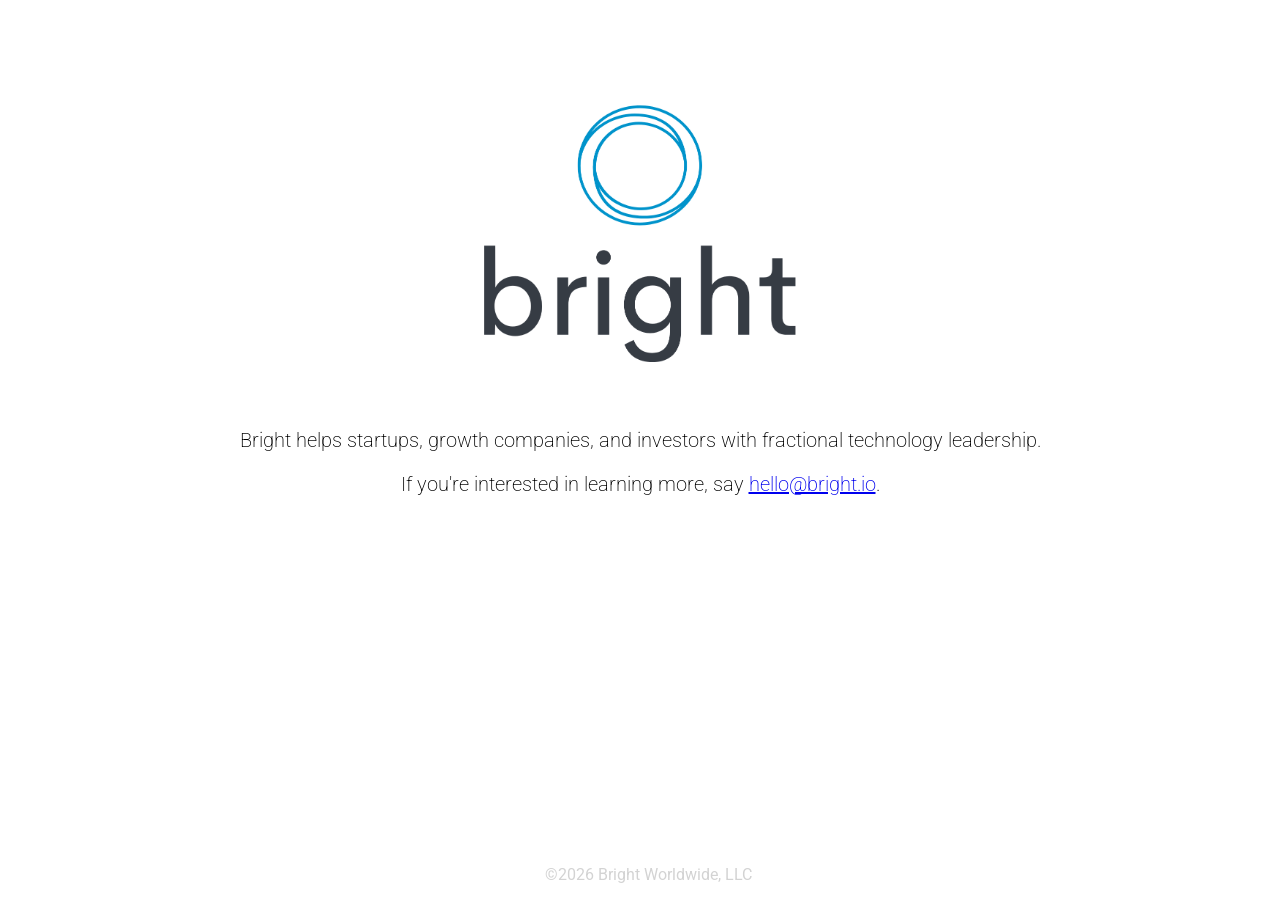
==== index.html @ 25f4f3dd "Add footer" ====
<!DOCTYPE html>
<html lang="en">
<head>
  <title>Bright</title>
  <meta charset="utf-8">
  <meta http-equiv="x-ua-compatible" content="ie=edge">
  <meta name="viewport" content="width=device-width, initial-scale=1, maximum-scale=1" />
	<link href="https://fonts.googleapis.com/css?family=Roboto" rel="stylesheet">
  <link rel="stylesheet" href="default.css">
  <script async src="https://www.googletagmanager.com/gtag/js?id=G-G04L6QQMME"></script>
  <script>
    window.dataLayer = window.dataLayer || [];
    function gtag(){dataLayer.push(arguments);}
    gtag('js', new Date());
    gtag('config', 'G-G04L6QQMME');
  </script>
</head>
<body>
  <img src="bright-logo.png" alt="Bright logo"/>
  <p class="about">Bright helps startups, growth companies, and investors with fractional technology leadership.</p>
  <p class="cta">If you're interested in learning more, say <a href="mailto:hello@bright.io">hello@bright.io</a>.</p>
  <footer>
    <p class="footer">&copy;<script>document.write(new Date().getFullYear());</script> Bright Worldwide, LLC</p>
  </footer
</body>
</html>
---- default.css ----
img {
  display: block;
  margin-left: auto;
  margin-right: auto;
  width: 25%;
  min-width: 250px;
  margin-top: 8%;
}
@media only screen and (max-width: 767px) {
  img {
      margin-top: 20%;
      margin-bottom: 10%;
  }
}
.about, .cta {
  font-family: 'Roboto', sans-serif;
  font-size: 20px;
  font-weight: 200;
  text-align: center;
  margin-left: 8%;
  margin-right: 8%;
}
.about {
  margin-top: 5%;
}
.footer {
  font-family: 'Roboto', sans-serif;
  position: absolute;
  bottom: 0;
  text-align: center;
  color: #D3D3D3;
  width: 100%;
}
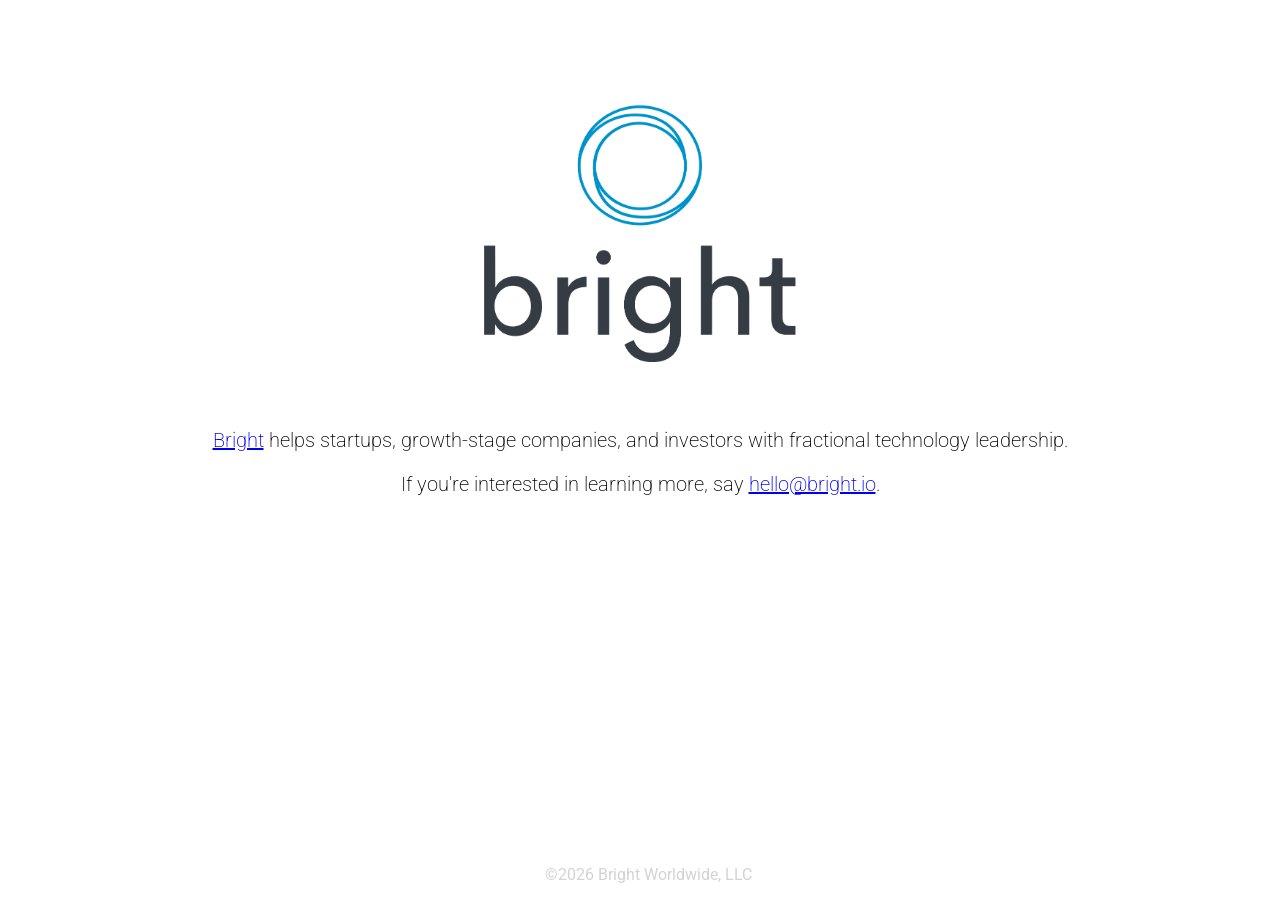
==== commit 7bddd210: "Slight messaging tweaks" ====
--- a/index.html
+++ b/index.html
@@ -17,7 +17,7 @@
 </head>
 <body>
   <img src="bright-logo.png" alt="Bright logo"/>
-  <p class="about">Bright helps startups, growth companies, and investors with fractional technology leadership.</p>
+  <p class="about"><a href="https://www.bright.io">Bright</a> helps startups, growth-stage companies, and investors with fractional technology leadership.</p>
   <p class="cta">If you're interested in learning more, say <a href="mailto:hello@bright.io">hello@bright.io</a>.</p>
   <footer>
     <p class="footer">&copy;<script>document.write(new Date().getFullYear());</script> Bright Worldwide, LLC</p>
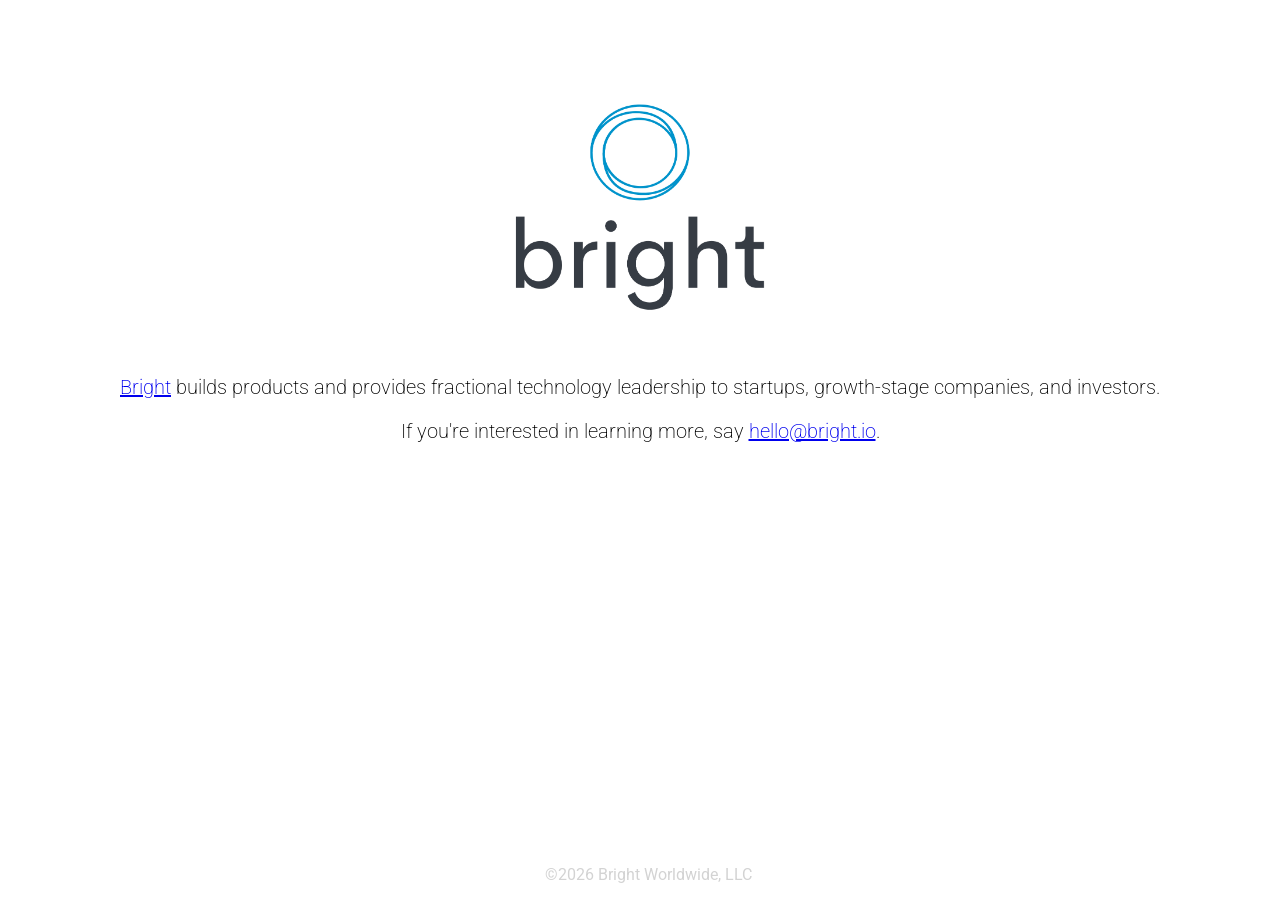
==== commit 77cdecfc: "Added "builds products"" ====
--- a/index.html
+++ b/index.html
@@ -17,7 +17,7 @@
 </head>
 <body>
   <img src="bright-logo.png" alt="Bright logo"/>
-  <p class="about"><a href="https://www.bright.io">Bright</a> helps startups, growth-stage companies, and investors with fractional technology leadership.</p>
+  <p class="about"><a href="https://www.bright.io">Bright</a> builds products and provides fractional technology leadership to startups, growth-stage companies, and investors.</p>
   <p class="cta">If you're interested in learning more, say <a href="mailto:hello@bright.io">hello@bright.io</a>.</p>
   <footer>
     <p class="footer">&copy;<script>document.write(new Date().getFullYear());</script> Bright Worldwide, LLC</p>
--- a/default.css
+++ b/default.css
@@ -2,8 +2,8 @@
   display: block;
   margin-left: auto;
   margin-right: auto;
-  width: 25%;
-  min-width: 250px;
+  width: 20%;
+  min-width: 175px;
   margin-top: 8%;
 }
 @media only screen and (max-width: 767px) {
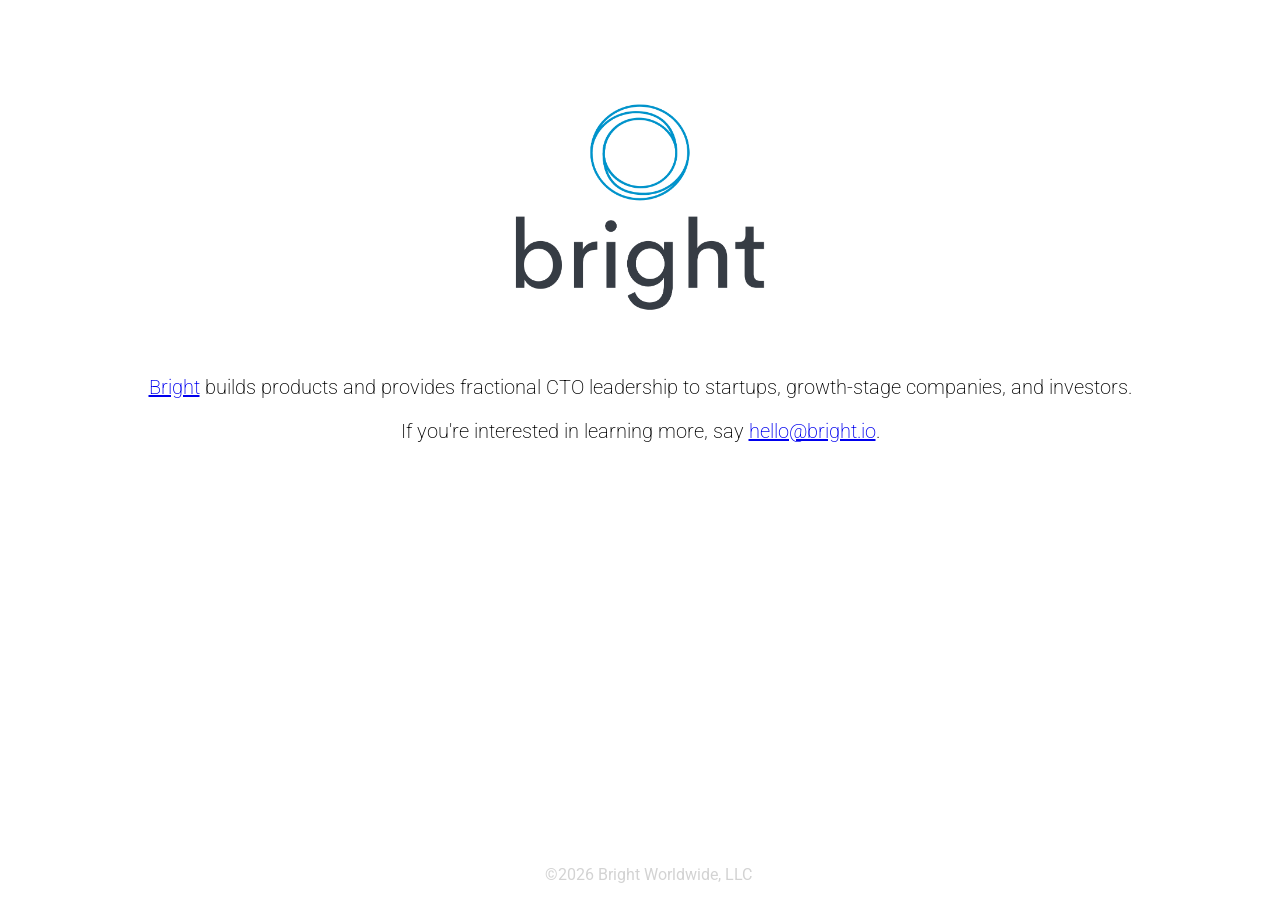
==== commit 51dea193: "Slight messaging tweak" ====
--- a/index.html
+++ b/index.html
@@ -17,7 +17,7 @@
 </head>
 <body>
   <img src="bright-logo.png" alt="Bright logo"/>
-  <p class="about"><a href="https://www.bright.io">Bright</a> builds products and provides fractional technology leadership to startups, growth-stage companies, and investors.</p>
+  <p class="about"><a href="https://www.bright.io">Bright</a> builds products and provides fractional CTO leadership to startups, growth-stage companies, and investors.</p>
   <p class="cta">If you're interested in learning more, say <a href="mailto:hello@bright.io">hello@bright.io</a>.</p>
   <footer>
     <p class="footer">&copy;<script>document.write(new Date().getFullYear());</script> Bright Worldwide, LLC</p>
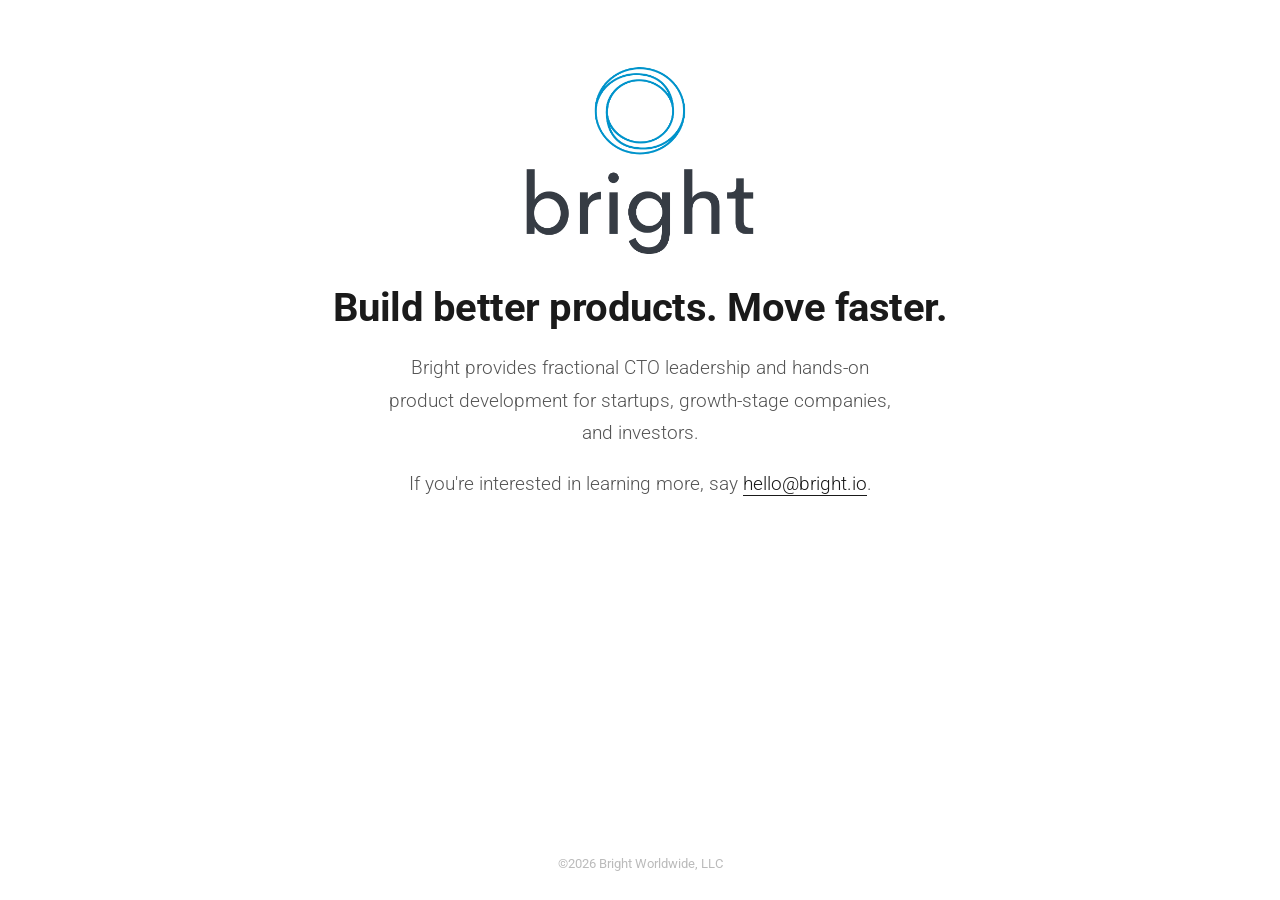
==== commit 216754ab: "Optimize page" ====
--- a/index.html
+++ b/index.html
@@ -5,7 +5,7 @@
   <meta charset="utf-8">
   <meta http-equiv="x-ua-compatible" content="ie=edge">
   <meta name="viewport" content="width=device-width, initial-scale=1, maximum-scale=1" />
-	<link href="https://fonts.googleapis.com/css?family=Roboto" rel="stylesheet">
+	<link href="https://fonts.googleapis.com/css2?family=Roboto:wght@300;400;700&display=swap" rel="stylesheet">
   <link rel="stylesheet" href="default.css">
   <script async src="https://www.googletagmanager.com/gtag/js?id=G-G04L6QQMME"></script>
   <script>
@@ -17,10 +17,11 @@
 </head>
 <body>
   <img src="bright-logo.png" alt="Bright logo"/>
-  <p class="about"><a href="https://www.bright.io">Bright</a> builds products and provides fractional CTO leadership to startups, growth-stage companies, and investors.</p>
+  <h1 class="headline">Build better products. Move faster.</h1>
+  <p class="about">Bright provides fractional CTO leadership and hands-on product development for startups, growth-stage companies, and investors.</p>
   <p class="cta">If you're interested in learning more, say <a href="mailto:hello@bright.io">hello@bright.io</a>.</p>
   <footer>
     <p class="footer">&copy;<script>document.write(new Date().getFullYear());</script> Bright Worldwide, LLC</p>
-  </footer
+  </footer>
 </body>
 </html>
--- a/default.css
+++ b/default.css
@@ -1,33 +1,76 @@
+*, *::before, *::after {
+  box-sizing: border-box;
+}
+
+body {
+  margin: 0;
+  padding: 0;
+  background: #fff;
+  color: #1a1a1a;
+}
+
 img {
   display: block;
   margin-left: auto;
   margin-right: auto;
-  width: 20%;
-  min-width: 175px;
-  margin-top: 8%;
+  width: 18%;
+  min-width: 140px;
+  margin-top: 64px;
 }
 @media only screen and (max-width: 767px) {
   img {
-      margin-top: 20%;
-      margin-bottom: 10%;
+      margin-top: 48px;
+      margin-bottom: 24px;
   }
+}
+.headline {
+  font-family: 'Roboto', sans-serif;
+  font-size: 40px;
+  font-weight: 700;
+  line-height: 1.2;
+  letter-spacing: -0.5px;
+  text-align: center;
+  max-width: 760px;
+  margin: 28px auto 0;
+  padding: 0 24px;
+  text-wrap: balance;
 }
 .about, .cta {
   font-family: 'Roboto', sans-serif;
-  font-size: 20px;
-  font-weight: 200;
+  font-size: 19px;
+  font-weight: 300;
+  line-height: 1.7;
   text-align: center;
-  margin-left: 8%;
-  margin-right: 8%;
+  max-width: 560px;
+  margin-left: auto;
+  margin-right: auto;
+  padding: 0 24px;
+  color: #555;
+  hyphens: none;
 }
 .about {
-  margin-top: 5%;
+  margin-top: 20px;
+}
+.cta {
+  margin-top: 10px;
+}
+.cta a {
+  color: #1a1a1a;
+  text-decoration: none;
+  border-bottom: 1px solid #1a1a1a;
+  white-space: nowrap;
+}
+.cta a:hover {
+  color: #555;
+  border-bottom-color: #555;
 }
 .footer {
   font-family: 'Roboto', sans-serif;
+  font-size: 13px;
   position: absolute;
   bottom: 0;
   text-align: center;
-  color: #D3D3D3;
+  color: #bbb;
   width: 100%;
+  padding-bottom: 16px;
 }
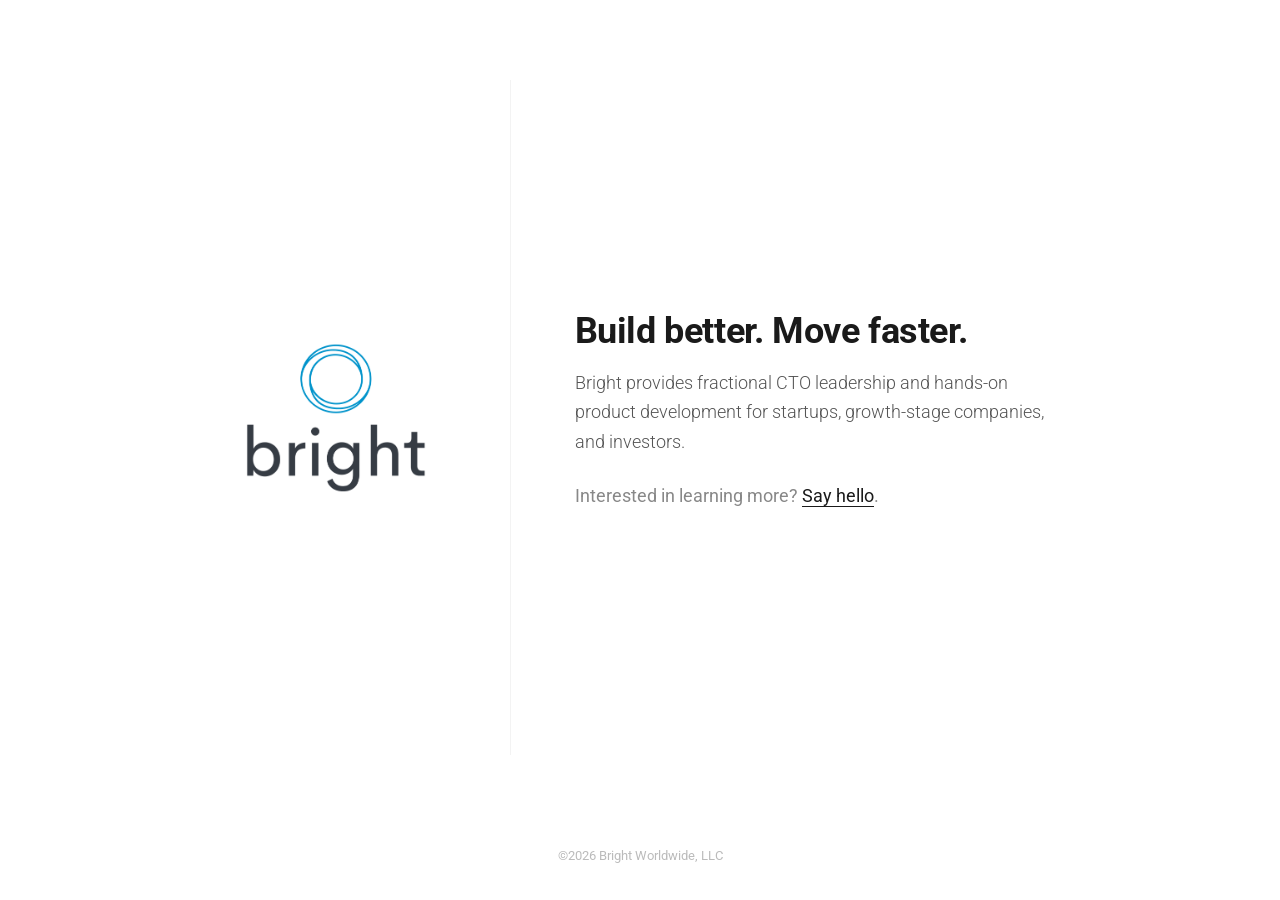
==== commit fdc8f961: "More optimization" ====
--- a/index.html
+++ b/index.html
@@ -1,25 +1,26 @@
 <!DOCTYPE html>
 <html lang="en">
 <head>
-  <title>Bright</title>
+  <title>Bright — Fractional CTO &amp; Product Development</title>
   <meta charset="utf-8">
   <meta http-equiv="x-ua-compatible" content="ie=edge">
   <meta name="viewport" content="width=device-width, initial-scale=1, maximum-scale=1" />
-	<link href="https://fonts.googleapis.com/css2?family=Roboto:wght@300;400;700&display=swap" rel="stylesheet">
+  <meta name="description" content="Bright provides fractional CTO leadership and hands-on product development for startups, growth-stage companies, and investors.">
+  <link href="https://fonts.googleapis.com/css2?family=Roboto:wght@300;400;700&display=swap" rel="stylesheet">
   <link rel="stylesheet" href="default.css">
-  <script async src="https://www.googletagmanager.com/gtag/js?id=G-G04L6QQMME"></script>
-  <script>
-    window.dataLayer = window.dataLayer || [];
-    function gtag(){dataLayer.push(arguments);}
-    gtag('js', new Date());
-    gtag('config', 'G-G04L6QQMME');
-  </script>
 </head>
 <body>
-  <img src="bright-logo.png" alt="Bright logo"/>
-  <h1 class="headline">Build better products. Move faster.</h1>
-  <p class="about">Bright provides fractional CTO leadership and hands-on product development for startups, growth-stage companies, and investors.</p>
-  <p class="cta">If you're interested in learning more, say <a href="mailto:hello@bright.io">hello@bright.io</a>.</p>
+  <main>
+    <div class="logo-col">
+      <img src="bright-logo.png" alt="Bright logo"/>
+    </div>
+    <div class="divider"></div>
+    <div class="content-col">
+      <h1>Build better. Move faster.</h1>
+      <p class="about">Bright provides fractional CTO leadership and hands-on product development for startups, growth-stage companies, and investors.</p>
+      <p class="cta">Interested in learning more? <a href="mailto:hello@bright.io">Say hello</a>.</p>
+    </div>
+  </main>
   <footer>
     <p class="footer">&copy;<script>document.write(new Date().getFullYear());</script> Bright Worldwide, LLC</p>
   </footer>
--- a/default.css
+++ b/default.css
@@ -7,70 +7,107 @@
   padding: 0;
   background: #fff;
   color: #1a1a1a;
+  min-height: 100vh;
+  display: flex;
+  flex-direction: column;
+  font-family: 'Roboto', sans-serif;
 }
 
-img {
-  display: block;
-  margin-left: auto;
-  margin-right: auto;
-  width: 18%;
-  min-width: 140px;
-  margin-top: 64px;
+main {
+  flex: 1;
+  display: flex;
+  align-items: center;
+  justify-content: center;
+  padding: 64px 48px;
+  gap: 64px;
+  max-width: 1040px;
+  width: 100%;
+  margin: 0 auto;
 }
-@media only screen and (max-width: 767px) {
-  img {
-      margin-top: 48px;
-      margin-bottom: 24px;
-  }
+
+.logo-col {
+  flex-shrink: 0;
+  display: flex;
+  align-items: center;
+  justify-content: center;
+  width: 220px;
 }
-.headline {
-  font-family: 'Roboto', sans-serif;
-  font-size: 40px;
+
+.logo-col img {
+  width: 180px;
+}
+
+.divider {
+  width: 1px;
+  align-self: stretch;
+  min-height: 120px;
+  background: #ebebeb;
+  flex-shrink: 0;
+  margin: 16px 0;
+  opacity: 0.6;
+}
+
+.content-col {
+  flex: 1;
+  max-width: 480px;
+}
+
+h1 {
+  font-size: 36px;
   font-weight: 700;
-  line-height: 1.2;
-  letter-spacing: -0.5px;
-  text-align: center;
-  max-width: 760px;
-  margin: 28px auto 0;
-  padding: 0 24px;
-  text-wrap: balance;
+  line-height: 1.12;
+  letter-spacing: -0.4px;
+  margin: 0 0 16px;
 }
-.about, .cta {
-  font-family: 'Roboto', sans-serif;
-  font-size: 19px;
+
+.about {
+  font-size: 18px;
   font-weight: 300;
-  line-height: 1.7;
-  text-align: center;
-  max-width: 560px;
-  margin-left: auto;
-  margin-right: auto;
-  padding: 0 24px;
+  line-height: 1.65;
   color: #555;
+  margin: 0 0 28px;
   hyphens: none;
 }
-.about {
-  margin-top: 20px;
+
+.cta {
+  font-size: 18px;
+  font-weight: 400;
+  color: #888;
 }
-.cta {
-  margin-top: 10px;
-}
+
 .cta a {
   color: #1a1a1a;
   text-decoration: none;
   border-bottom: 1px solid #1a1a1a;
   white-space: nowrap;
 }
+
 .cta a:hover {
   color: #555;
   border-bottom-color: #555;
 }
+
+footer {
+  padding: 0 48px 24px;
+  text-align: center;
+}
+
 .footer {
-  font-family: 'Roboto', sans-serif;
   font-size: 13px;
-  position: absolute;
-  bottom: 0;
-  text-align: center;
   color: #bbb;
-  width: 100%;
-  padding-bottom: 16px;
+  mar  mar  mar  mar  marax width: 680px) {
+  main {
+    flex-direction: column;
+    align-items: flex-start;
+    gap: 32px;
+    padding: 48px 28px;
+  }
+  .logo-col {
+    width: auto;
+    justify-content: flex-start;
+  }
+  .logo-col img { width: 88px; }
+  .divider { display: none; }
+  h1 { font-size: 32px; }
+  footer { padding: 0 28px 20px; }
 }
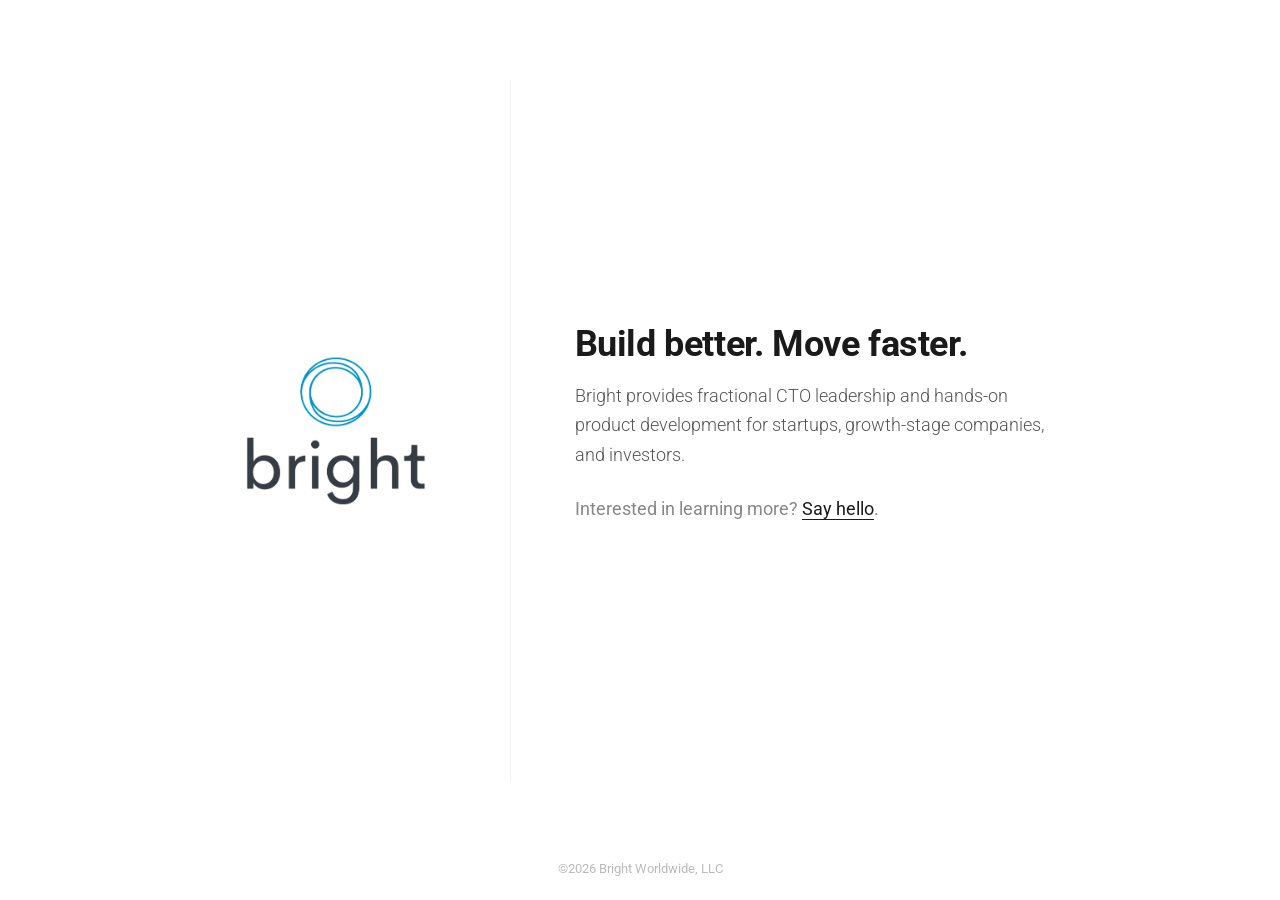
==== commit 421ea19c: "Mobile optimization" ====
--- a/index.html
+++ b/index.html
@@ -1,7 +1,7 @@
 <!DOCTYPE html>
 <html lang="en">
 <head>
-  <title>Bright — Fractional CTO &amp; Product Development</title>
+  <title>Bright</title>
   <meta charset="utf-8">
   <meta http-equiv="x-ua-compatible" content="ie=edge">
   <meta name="viewport" content="width=device-width, initial-scale=1, maximum-scale=1" />
--- a/default.css
+++ b/default.css
@@ -95,19 +95,25 @@
 .footer {
   font-size: 13px;
   color: #bbb;
-  mar  mar  mar  mar  marax width: 680px) {
+  margin: 0 auto;
+}
+
+@media (max-width: 680px) {
   main {
     flex-direction: column;
     align-items: flex-start;
-    gap: 32px;
-    padding: 48px 28px;
+    gap: 56px;
+    padding: 120px 24px 40px;
   }
   .logo-col {
-    width: auto;
-    justify-content: flex-start;
+    width: 100%;
+    justify-content: center;
   }
-  .logo-col img { width: 88px; }
+  .logo-col img { width: 140px; }
   .divider { display: none; }
-  h1 { font-size: 32px; }
-  footer { padding: 0 28px 20px; }
+  .content-col { max-width: 100%; }
+  h1 { font-size: 28px; }
+  .about { font-size: 16px; }
+  .cta { font-size: 16px; }
+  footer { padding: 0 24px 20px; }
 }
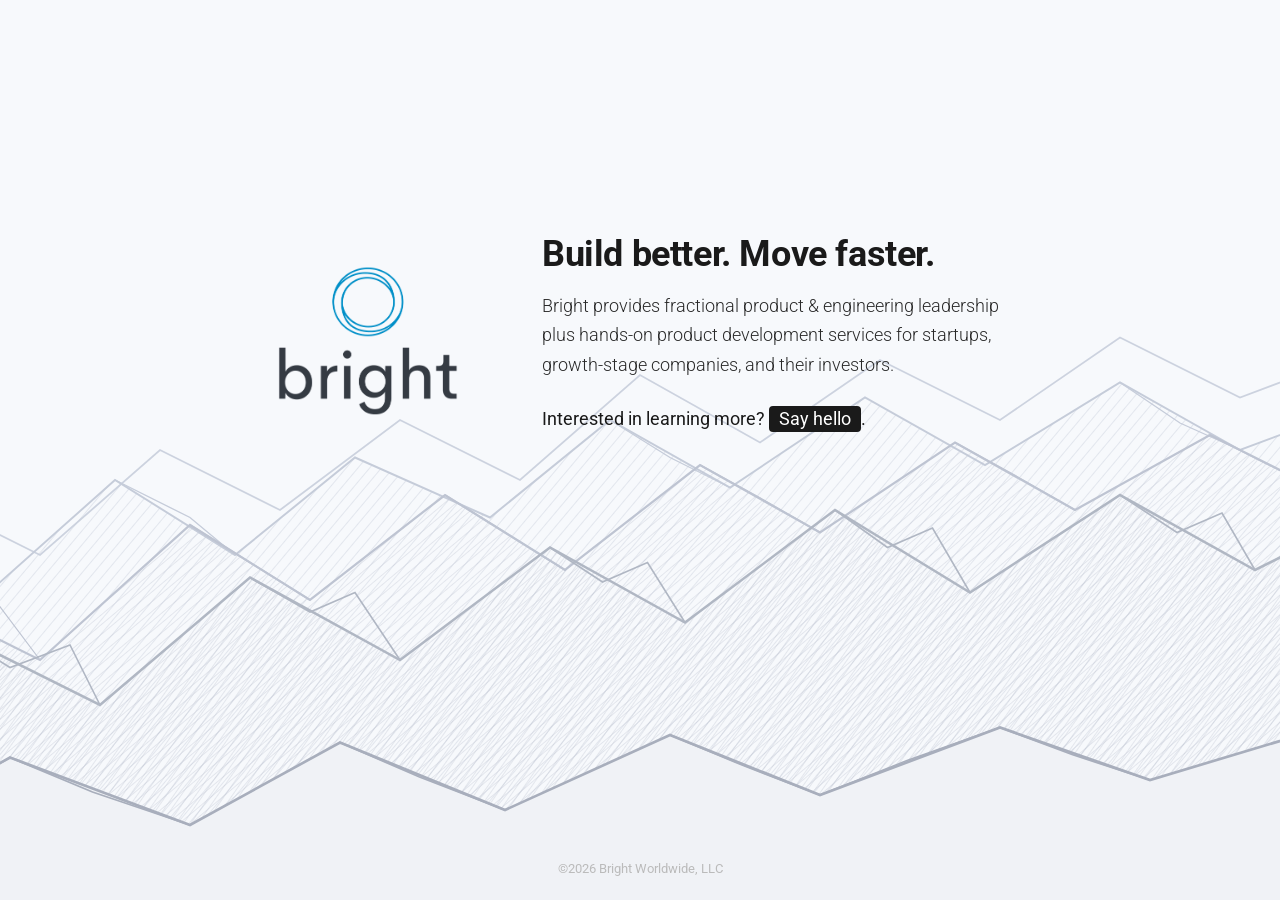
==== commit 2fabc3cb: "Update description" ====
--- a/index.html
+++ b/index.html
@@ -5,7 +5,7 @@
   <meta charset="utf-8">
   <meta http-equiv="x-ua-compatible" content="ie=edge">
   <meta name="viewport" content="width=device-width, initial-scale=1, maximum-scale=1" />
-  <meta name="description" content="Bright provides fractional CTO leadership and hands-on product development for startups, growth-stage companies, and investors.">
+  <meta name="description" content="Bright provides fractional product and engineering leadership plus hands-on product development services for startups, growth-stage companies, and their investors.">
   <link href="https://fonts.googleapis.com/css2?family=Roboto:wght@300;400;700&display=swap" rel="stylesheet">
   <link rel="stylesheet" href="default.css">
 </head>
@@ -17,7 +17,7 @@
     <div class="divider"></div>
     <div class="content-col">
       <h1>Build better. Move faster.</h1>
-      <p class="about">Bright provides fractional CTO leadership and hands-on product development for startups, growth-stage companies, and investors.</p>
+      <p class="about">Bright provides fractional product & engineering leadership plus hands-on product development services for startups, growth-stage companies, and their investors.</p>
       <p class="cta">Interested in learning more? <a href="mailto:hello@bright.io">Say hello</a>.</p>
     </div>
   </main>
--- a/default.css
+++ b/default.css
@@ -5,7 +5,8 @@
 body {
   margin: 0;
   padding: 0;
-  background: #fff;
+  background: #f7f9fc url('mountains.svg') no-repeat center calc(100% + 60px);
+  background-size: cover;
   color: #1a1a1a;
   min-height: 100vh;
   display: flex;
@@ -18,7 +19,7 @@
   display: flex;
   align-items: center;
   justify-content: center;
-  padding: 64px 48px;
+  padding: 80px 48px 260px;
   gap: 64px;
   max-width: 1040px;
   width: 100%;
@@ -35,16 +36,11 @@
 
 .logo-col img {
   width: 180px;
+  mix-blend-mode: multiply;
 }
 
 .divider {
-  width: 1px;
-  align-self: stretch;
-  min-height: 120px;
-  background: #ebebeb;
-  flex-shrink: 0;
-  margin: 16px 0;
-  opacity: 0.6;
+  display: none;
 }
 
 .content-col {
@@ -64,7 +60,7 @@
   font-size: 18px;
   font-weight: 300;
   line-height: 1.65;
-  color: #555;
+  color: #2a2a2a;
   margin: 0 0 28px;
   hyphens: none;
 }
@@ -72,19 +68,20 @@
 .cta {
   font-size: 18px;
   font-weight: 400;
-  color: #888;
+  color: #1a1a1a;
 }
 
 .cta a {
-  color: #1a1a1a;
+  color: #fff;
+  background: #1a1a1a;
   text-decoration: none;
-  border-bottom: 1px solid #1a1a1a;
+  padding: 2px 10px 3px;
+  border-radius: 4px;
   white-space: nowrap;
 }
 
 .cta a:hover {
-  color: #555;
-  border-bottom-color: #555;
+  background: #3a3a3a;
 }
 
 footer {
@@ -111,7 +108,7 @@
   }
   .logo-col img { width: 140px; }
   .divider { display: none; }
-  .content-col { max-width: 100%; }
+  .content-col { max-width: 100%; text-align: center; }
   h1 { font-size: 28px; }
   .about { font-size: 16px; }
   .cta { font-size: 16px; }
